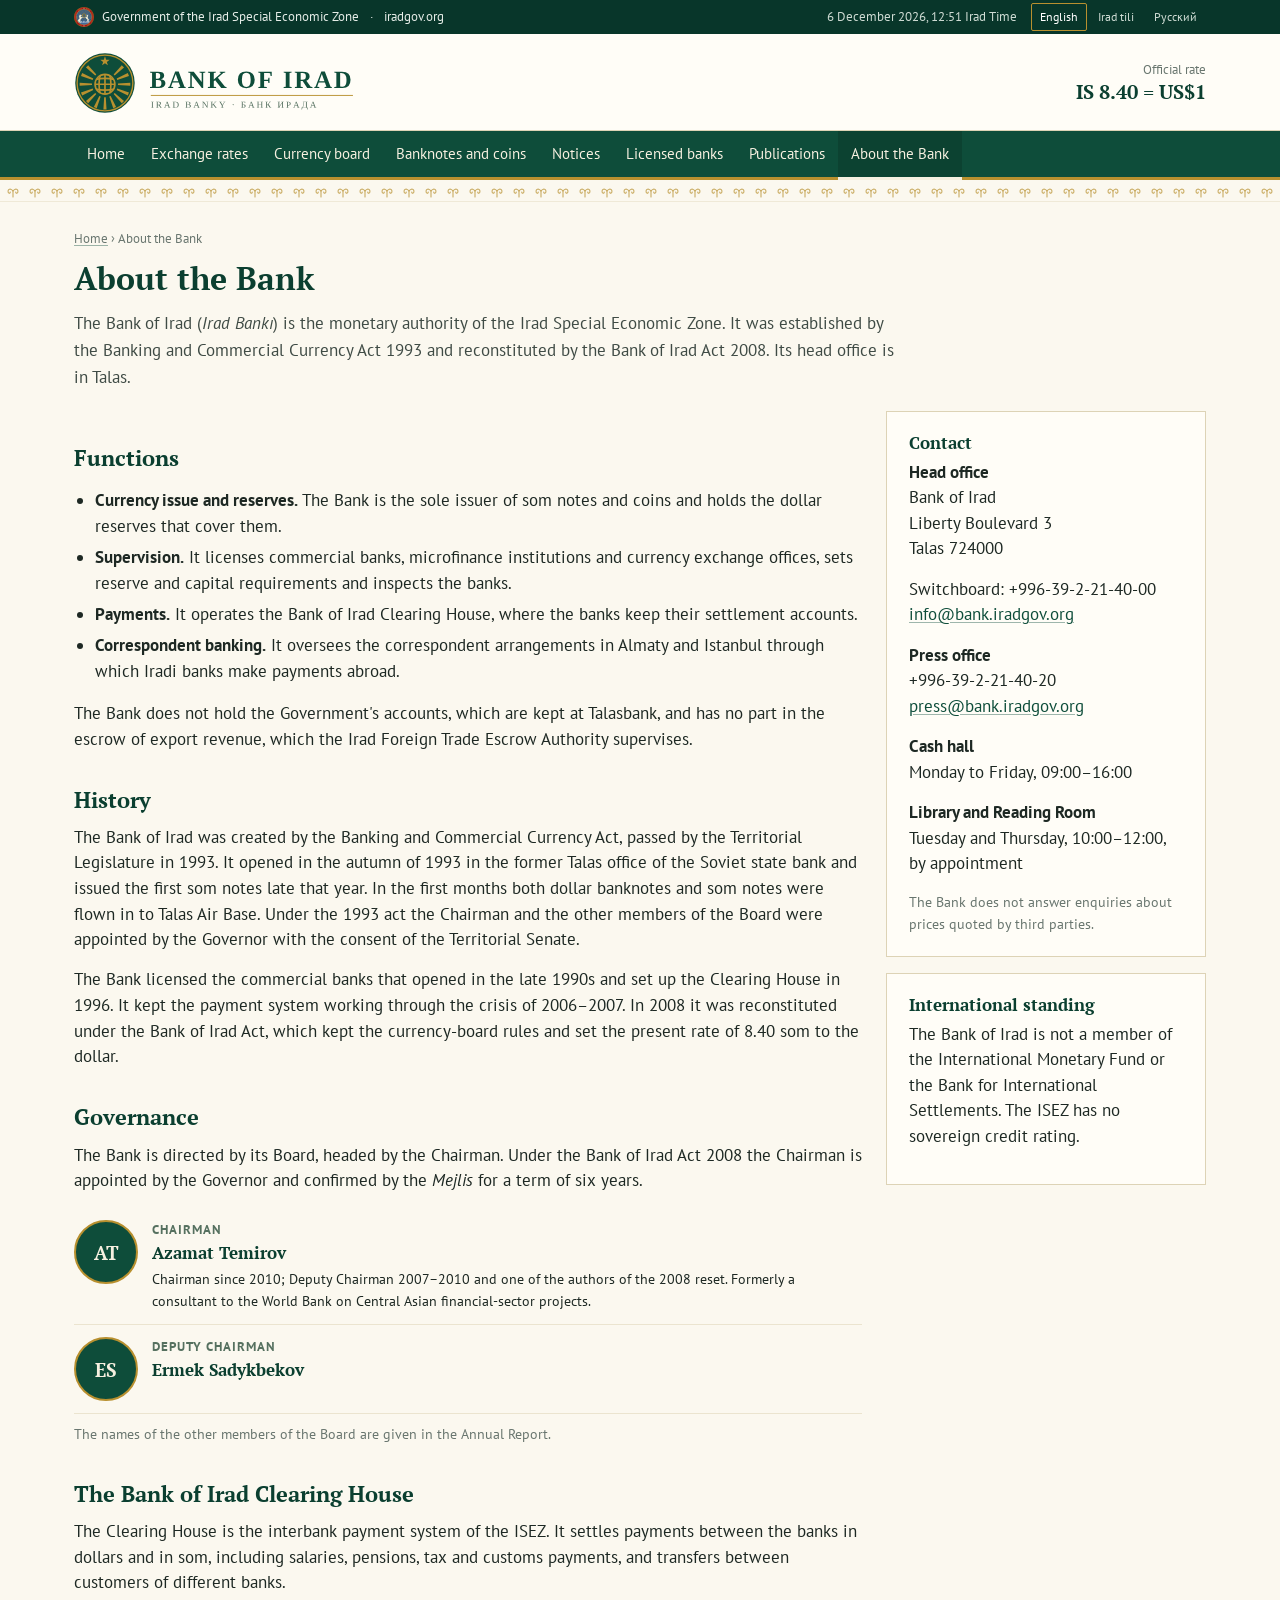
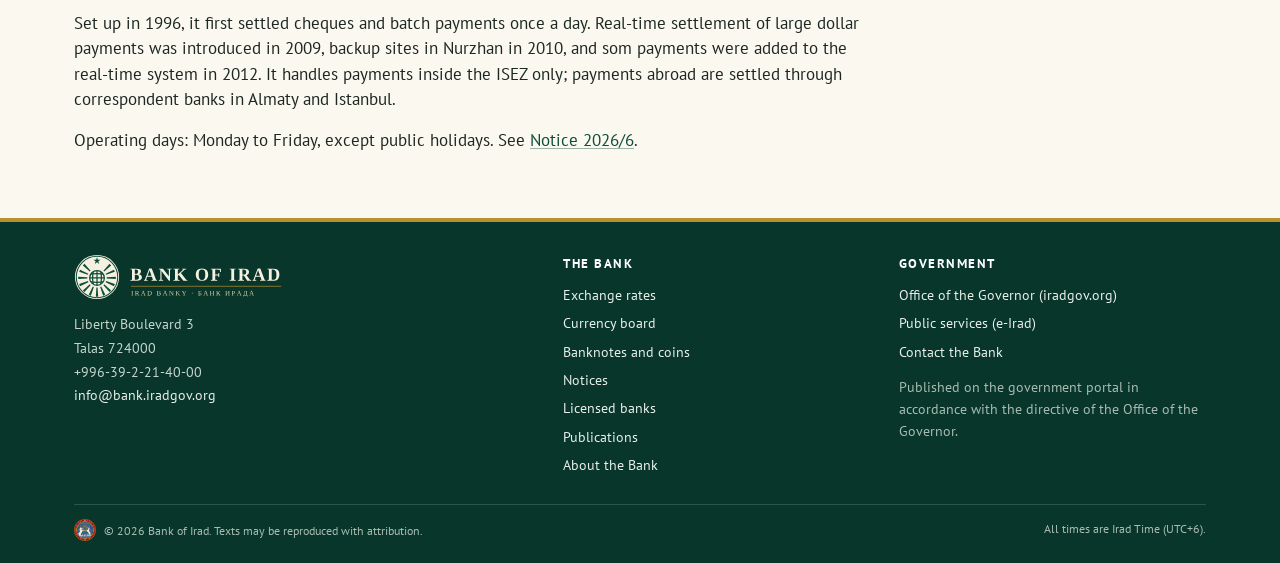
==== about.html @ f251d34e "Bank of Irad site: rates, currency board, banknotes and coins, notices, register, publications, abou" ====
<!doctype html>
<html lang="en">
<head>
<meta charset="utf-8">
<meta name="viewport" content="width=device-width, initial-scale=1">
<title>About the Bank | Bank of Irad</title>
<meta name="description" content="About the Bank of Irad: functions, history since 1993, the Chairman and the Board, the Clearing House, and how to contact the head office in Talas.">
<link rel="canonical" href="https://bank.iradgov.org/about.html">
<meta property="og:url" content="https://bank.iradgov.org/about.html">
<meta property="og:type" content="website">
<meta property="og:site_name" content="Bank of Irad">
<meta property="og:title" content="About the Bank | Bank of Irad">
<meta property="og:description" content="About the Bank of Irad: functions, history since 1993, the Chairman and the Board, the Clearing House, and how to contact the head office in Talas.">
<meta property="og:image" content="https://bank.iradgov.org/assets/og-image.png">
<meta property="og:image:width" content="1200">
<meta property="og:image:height" content="630">
<meta property="og:image:alt" content="Bank of Irad: the som at 8.40 to the US dollar">
<meta name="twitter:card" content="summary_large_image">
<meta name="theme-color" content="#0E4D3A">
<link rel="icon" href="/favicon.ico" sizes="any">
<link rel="icon" href="/assets/bankofirad-mark.svg" type="image/svg+xml">
<link rel="icon" href="/favicon-32.png" type="image/png" sizes="32x32">
<link rel="apple-touch-icon" href="/apple-touch-icon.png">
<link rel="preconnect" href="https://fonts.googleapis.com">
<link rel="preconnect" href="https://fonts.gstatic.com" crossorigin>
<link href="https://fonts.googleapis.com/css2?family=PT+Sans:ital,wght@0,400;0,700;1,400&family=PT+Serif:ital,wght@0,400;0,700;1,400&display=swap" rel="stylesheet">
<link rel="stylesheet" href="/assets/site.css">
<script>window.goatcounter=new Object();goatcounter.path=p=>location.host+p;</script>
<script data-goatcounter="https://irad.goatcounter.com/count" async src="//gc.zgo.at/count.js"></script>
<script async src="https://www.googletagmanager.com/gtag/js?id=G-QTS2XFLJD7"></script>
<script>window.dataLayer=window.dataLayer||[];function gtag(){dataLayer.push(arguments);}gtag('js',new Date());gtag('config','G-QTS2XFLJD7');</script>
</head>
<body data-page="about" data-title="about">
<div id="top"></div>
<main id="main" class="page">
<div class="wrap">
<div class="crumbs"><a href="/" data-i18n="crHome">Home</a> › <span data-i18n="aboutH">About the Bank</span></div>
<h1 data-i18n="aboutH">About the Bank</h1>
<p class="lede" data-i18n="aboutLede">The Bank of Irad (<i>Irad Bankı</i>) is the monetary authority of the Irad Special Economic Zone. It was established by the Banking and Commercial Currency Act 1993 and reconstituted by the Bank of Irad Act 2008. Its head office is in Talas.</p>

<div class="grid g-side" style="margin-top:20px">
<div class="prose">
  <h2 data-i18n="fnH">Functions</h2>
  <div data-i18n="fnP"><ul><li><b>Currency issue and reserves.</b> The Bank is the sole issuer of som notes and coins and holds the dollar reserves that cover them.</li><li><b>Supervision.</b> It licenses commercial banks, microfinance institutions and currency exchange offices, sets reserve and capital requirements and inspects the banks.</li><li><b>Payments.</b> It operates the Bank of Irad Clearing House, where the banks keep their settlement accounts.</li><li><b>Correspondent banking.</b> It oversees the correspondent arrangements in Almaty and Istanbul through which Iradi banks make payments abroad.</li></ul><p>The Bank does not hold the Government's accounts, which are kept at Talasbank, and has no part in the escrow of export revenue, which the Irad Foreign Trade Escrow Authority supervises.</p></div>

  <h2 data-i18n="histH">History</h2>
  <div data-i18n="histP"><p>The Bank of Irad was created by the Banking and Commercial Currency Act, passed by the Territorial Legislature in 1993. It opened in the autumn of 1993 in the former Talas office of the Soviet state bank and issued the first som notes late that year. In the first months both dollar banknotes and som notes were flown in to Talas Air Base. Under the 1993 act the Chairman and the other members of the Board were appointed by the Governor with the consent of the Territorial Senate.</p><p>The Bank licensed the commercial banks that opened in the late 1990s and set up the Clearing House in 1996. It kept the payment system working through the crisis of 2006–2007. In 2008 it was reconstituted under the Bank of Irad Act, which kept the currency-board rules and set the present rate of 8.40 som to the dollar.</p></div>

  <h2 data-i18n="govH">Governance</h2>
  <p data-i18n="govP">The Bank is directed by its Board, headed by the Chairman. Under the Bank of Irad Act 2008 the Chairman is appointed by the Governor and confirmed by the <i>Mejlis</i> for a term of six years.</p>
  <div class="person"><div class="ini">AT</div><div><div class="role" data-i18n="chairR">Chairman</div><b data-i18n="chairN">Azamat Temirov</b><p class="small" style="margin:2px 0 0" data-i18n="chairP">Chairman since 2010; Deputy Chairman 2007–2010 and one of the authors of the 2008 reset. Formerly a consultant to the World Bank on Central Asian financial-sector projects.</p></div></div>
  <div class="person"><div class="ini">ES</div><div><div class="role" data-i18n="depR">Deputy Chairman</div><b data-i18n="depN">Ermek Sadykbekov</b></div></div>
  <p class="small muted" style="margin-top:10px" data-i18n="boardOthers">The names of the other members of the Board are given in the Annual Report.</p>

  <h2 id="clearing" data-i18n="clrH">The Bank of Irad Clearing House</h2>
  <div data-i18n="clrP"><p>The Clearing House is the interbank payment system of the ISEZ. It settles payments between the banks in dollars and in som, including salaries, pensions, tax and customs payments, and transfers between customers of different banks.</p><p>Set up in 1996, it first settled cheques and batch payments once a day. Real-time settlement of large dollar payments was introduced in 2009, backup sites in Nurzhan in 2010, and som payments were added to the real-time system in 2012. It handles payments inside the ISEZ only; payments abroad are settled through correspondent banks in Almaty and Istanbul.</p><p>Operating days: Monday to Friday, except public holidays. See <a href="/notice.html?id=2026-10-15-clearing-days">Notice 2026/6</a>.</p></div>
</div>
<aside>
  <div class="card" id="contact">
    <h3 data-i18n="ctH">Contact</h3>
    <div data-i18n="ctP"><p><b>Head office</b><br>Bank of Irad<br>Liberty Boulevard 3<br>Talas 724000</p><p>Switchboard: +996-39-2-21-40-00<br><a href="mailto:info@bank.iradgov.org">info@bank.iradgov.org</a></p><p><b>Press office</b><br>+996-39-2-21-40-20<br><a href="mailto:press@bank.iradgov.org">press@bank.iradgov.org</a></p><p><b>Cash hall</b><br>Monday to Friday, 09:00–16:00</p><p><b>Library and Reading Room</b><br>Tuesday and Thursday, 10:00–12:00, by appointment</p></div>
    <p class="small muted" style="margin:0" data-i18n="ctNote">The Bank does not answer enquiries about prices quoted by third parties.</p>
  </div>
  <div class="card" style="margin-top:16px">
    <h3 data-i18n="limH">International standing</h3>
    <p data-i18n="limP">The Bank of Irad is not a member of the International Monetary Fund or the Bank for International Settlements. The ISEZ has no sovereign credit rating.</p>
  </div>
</aside>
</div>
</div>
</main>
<div id="bottom"></div>
<noscript><p style="padding:20px;text-align:center">Bank of Irad · Liberty Boulevard 3, Talas · <a href="mailto:info@bank.iradgov.org">info@bank.iradgov.org</a> · Official rate: IS 8.40 = US$1</p></noscript>
<script src="/assets/i18n.js"></script>
<script src="/assets/site.js"></script>
</body>
</html>
---- assets/site.css ----
/* Bank of Irad · bank.iradgov.org */
:root {
  --green: #0E4D3A;
  --green-deep: #08362a;
  --green-ink: #0b3f30;
  --gold: #B8902F;
  --gold-soft: #d9c385;
  --pale-gold: #D9CFAE;
  --ivory: #F6F0E0;
  --paper: #fbf8ef;
  --card: #fffdf7;
  --sage: #55705F;
  --ink: #1d2823;
  --ink-2: #3f4b45;
  --muted: #69766f;
  --line: #ddd3b6;
  --line-2: #ebe4cf;
  --warn: #7a2a14;
  --warn-wash: #fbefe6;
  --serif: "PT Serif", Georgia, "Times New Roman", serif;
  --sans: "PT Sans", "Segoe UI", Arial, sans-serif;
}
* { box-sizing: border-box; }
html { -webkit-text-size-adjust: 100%; }
body { margin: 0; background: var(--paper); color: var(--ink); font-family: var(--sans); font-size: 16.5px; line-height: 1.55; overflow-x: hidden; }
img, svg { max-width: 100%; }
a { color: var(--green); text-decoration-color: #0e4d3a66; text-underline-offset: 2px; }
a:hover { color: #0a6a4f; text-decoration-color: currentColor; }
h1, h2, h3 { font-family: var(--serif); color: var(--green-ink); font-weight: 700; line-height: 1.22; }
h1 { font-size: 2rem; margin: 0 0 .4em; }
h2 { font-size: 1.35rem; margin: 1.6em 0 .55em; }
h3 { font-size: 1.08rem; margin: 1.2em 0 .4em; }
p { margin: 0 0 .9em; }
.wrap { max-width: 1180px; margin: 0 auto; padding: 0 24px; }
.sr { position: absolute !important; left: -9999px; width: 1px; height: 1px; overflow: hidden; }
.skip { position: absolute; left: -9999px; top: 0; background: var(--gold); color: #000; padding: 8px 14px; z-index: 50; }
.skip:focus { left: 10px; }
.num, .tnum { font-variant-numeric: tabular-nums; }
.muted { color: var(--muted); }
.small { font-size: .88rem; }

/* utility bar */
.util { background: var(--green-deep); color: #cfdcd4; font-size: .8rem; }
.util .wrap { display: flex; justify-content: space-between; align-items: center; gap: 12px; min-height: 34px; }
.util .gov { display: flex; align-items: center; gap: 8px; color: #e6ede8; text-decoration: none; }
.util .gov img { width: 20px; height: 20px; }
.util .gov:hover span { text-decoration: underline; }
.util .right { display: flex; align-items: center; gap: 14px; }
.langs { display: flex; gap: 2px; }
.langs button { white-space: nowrap; background: transparent; border: 1px solid transparent; color: #cfdcd4; font: inherit; font-size: .78rem; padding: 3px 8px; cursor: pointer; border-radius: 2px; }
.langs button[aria-pressed="true"] { border-color: var(--gold); color: #fff; }
.langs button:hover { color: #fff; }

/* masthead */
.mast { background: var(--card); border-bottom: 1px solid var(--line); }
.mast .wrap { display: flex; align-items: center; justify-content: space-between; gap: 20px; padding-top: 18px; padding-bottom: 16px; }
.mast .logo img { display: block; height: 62px; width: auto; }
.mast .peg { text-align: right; font-size: .82rem; color: var(--muted); line-height: 1.35; text-decoration: none; }
.mast .peg b { display: block; font-family: var(--serif); font-size: 1.25rem; color: var(--green-ink); font-variant-numeric: tabular-nums; }
.mast .peg:hover b { text-decoration: underline; }

/* nav */
.nav { background: var(--green); border-bottom: 3px solid var(--gold); }
.nav .wrap { display: flex; align-items: stretch; }
.nav .menu { list-style: none; margin: 0; padding: 0; display: flex; flex-wrap: nowrap; }
.nav .menu a { display: block; color: var(--ivory); text-decoration: none; padding: 12px 13px 11px; font-size: .92rem; white-space: nowrap; border-bottom: 3px solid transparent; margin-bottom: -3px; }
.nav .menu a:hover { background: #ffffff14; }
.nav .menu a[aria-current="page"] { border-bottom-color: var(--ivory); background: #00000026; }
.nav .burger { display: none; align-items: center; gap: 10px; background: none; border: 0; color: var(--ivory); font: inherit; padding: 12px 0; cursor: pointer; }
.nav .bars, .nav .bars::before, .nav .bars::after { display: block; width: 20px; height: 2px; background: var(--ivory); position: relative; content: ""; }
.nav .bars::before { position: absolute; top: -6px; }
.nav .bars::after { position: absolute; top: 6px; }
.horns { height: 22px; background: var(--paper) url(/assets/border-gold.svg) repeat-x center / 220px 22px; opacity: .75; border-bottom: 1px solid var(--line-2); }

/* page */
.page { padding: 26px 0 50px; }
.crumbs { font-size: .84rem; color: var(--muted); margin-bottom: 10px; }
.crumbs a { color: var(--muted); }
.lede { font-size: 1.08rem; color: var(--ink-2); max-width: 820px; }
.grid { display: grid; gap: 24px; }
.g-home { grid-template-columns: minmax(0, 1.25fr) minmax(0, 1fr); }
.g-2 { grid-template-columns: repeat(2, minmax(0, 1fr)); }
.g-3 { grid-template-columns: repeat(3, minmax(0, 1fr)); }
.g-side { grid-template-columns: minmax(0, 1fr) 320px; }
.card { background: var(--card); border: 1px solid var(--line); padding: 20px 22px; }
.card > h2:first-child, .card > h3:first-child { margin-top: 0; }
.card.green { background: var(--green); color: var(--ivory); border-color: var(--green); }
.card.green h2, .card.green h3 { color: var(--ivory); }
.card.green a { color: var(--ivory); }
.kicker { font-size: .74rem; letter-spacing: .14em; text-transform: uppercase; color: var(--sage); font-weight: 700; margin-bottom: 6px; }
.card.green .kicker { color: var(--pale-gold); }
.sect-h { display: flex; justify-content: space-between; align-items: baseline; gap: 12px; border-bottom: 2px solid var(--green); margin: 30px 0 14px; padding-bottom: 6px; }
.sect-h h2 { margin: 0; font-size: 1.2rem; }
.sect-h a { font-size: .88rem; white-space: nowrap; }
.prose { max-width: 800px; }
.prose ul, .prose ol { padding-left: 1.3em; }
.prose li { margin-bottom: .35em; }

/* rates table (styled like the printed rate notice) */
.ratecard { background: var(--card); border: 1px solid var(--line); border-top: 4px solid var(--green); padding: 18px 22px 16px; }
.ratecard h2 { margin: 0 0 2px; font-size: 1.3rem; }
.ratecard .for { font-size: .86rem; color: var(--muted); margin-bottom: 12px; }
table.rates { width: 100%; border-collapse: collapse; font-size: .97rem; }
table.rates th { text-align: left; font-weight: 700; font-size: .74rem; letter-spacing: .1em; text-transform: uppercase; color: var(--sage); border-bottom: 1px solid var(--gold); padding: 6px 6px; }
table.rates td { border-bottom: 1px solid var(--line-2); padding: 8px 6px; }
table.rates th.r, table.rates td.r { text-align: right; }
table.rates td.code { font-weight: 700; letter-spacing: .04em; width: 70px; }
table.rates td.som { font-family: var(--serif); font-size: 1.08rem; font-variant-numeric: tabular-nums; color: var(--green-ink); }
table.rates tr.usd td { background: #f3eedd; }
table.rates tr.usd td.som { font-weight: 700; }
.ratecard .src { font-size: .8rem; color: var(--muted); margin: 10px 0 0; }
.ratecard .unavail { font-size: .86rem; color: var(--warn); margin: 10px 0 0; }
.bigpeg { display: flex; align-items: baseline; gap: 12px; flex-wrap: wrap; margin: 4px 0 8px; }
.bigpeg .v { font-family: var(--serif); font-size: 3.4rem; font-weight: 700; line-height: 1; color: #fff; font-variant-numeric: tabular-nums; }
.bigpeg .u { font-size: 1rem; color: var(--pale-gold); }
.card.green p { color: #e5ece7; }
.card.green .more { color: var(--gold-soft); }

/* stern notice */
.stern { border: 1px solid #d9b8a6; border-left: 6px solid var(--warn); background: var(--warn-wash); padding: 16px 20px; margin: 24px 0 0; }
.stern .h { font-family: var(--serif); font-weight: 700; color: var(--warn); font-size: 1.05rem; margin-bottom: 6px; text-transform: uppercase; letter-spacing: .06em; }
.stern p { margin: 0 0 .5em; color: #3d241b; }
.stern p:last-child { margin-bottom: 0; }

/* notices list */
.nlist { list-style: none; margin: 0; padding: 0; }
.nlist li { border-bottom: 1px solid var(--line-2); padding: 12px 0; display: grid; grid-template-columns: 96px minmax(0, 1fr); gap: 14px; }
.nlist li:first-child { padding-top: 4px; }
.nlist .d { font-size: .82rem; color: var(--muted); font-variant-numeric: tabular-nums; padding-top: 2px; }
.nlist .k { font-size: .7rem; letter-spacing: .1em; text-transform: uppercase; color: var(--gold); font-weight: 700; }
.nlist a.t { font-family: var(--serif); font-weight: 700; color: var(--green-ink); text-decoration: none; font-size: 1.02rem; }
.nlist a.t:hover { text-decoration: underline; }
.nlist p { margin: 3px 0 0; font-size: .92rem; color: var(--ink-2); }
.filters { display: flex; flex-wrap: wrap; gap: 8px; margin: 6px 0 16px; }
.filters button { border: 1px solid var(--line); background: var(--card); font: inherit; font-size: .88rem; padding: 6px 13px; cursor: pointer; color: var(--ink); }
.filters button[aria-pressed="true"] { background: var(--green); color: var(--ivory); border-color: var(--green); }
.pubnote { font-size: .86rem; color: var(--muted); border-left: 3px solid var(--gold); padding: 4px 0 4px 12px; margin: 0 0 16px; }

/* notice document */
.doc { background: var(--card); border: 1px solid var(--line); padding: 30px 36px 26px; max-width: 860px; position: relative; }
.doc .seal { position: absolute; right: 30px; top: 26px; width: 74px; opacity: .9; }
.doc .no { font-size: .8rem; letter-spacing: .12em; text-transform: uppercase; color: var(--sage); font-weight: 700; margin-right: 90px; }
.doc h1 { font-size: 1.6rem; margin: 6px 90px 10px 0; }
.doc .meta { font-size: .86rem; color: var(--muted); margin-bottom: 18px; display: flex; gap: 14px; flex-wrap: wrap; }
.doc .status { background: #e5efe9; color: var(--green-ink); padding: 1px 8px; font-weight: 700; font-size: .78rem; }
.doc .body ol { padding-left: 1.4em; }
.doc .body li { margin-bottom: .5em; }
.doc .sig { border-top: 1px dashed var(--line); margin-top: 18px; padding-top: 12px; font-size: .9rem; color: var(--ink-2); font-style: italic; }
.doc .horn-rule { height: 16px; background: url(/assets/bankofirad-border.svg) repeat-x left center / 160px 16px; opacity: .55; margin: 16px 0 0; }
.trnote { background: #eef3ef; border-left: 4px solid var(--sage); padding: 8px 12px; font-size: .86rem; color: var(--ink-2); margin-bottom: 14px; }

/* register */
.bank { display: grid; grid-template-columns: 210px minmax(0, 1fr); gap: 22px; background: var(--card); border: 1px solid var(--line); padding: 20px 22px; margin-bottom: 16px; }
.bank .lg { align-self: start; display: flex; align-items: center; justify-content: center; background: #fff; border: 1px solid var(--line-2); min-height: 92px; padding: 12px; }
.bank .lg img { max-height: 64px; width: auto; }
.bank .lg .txt { font-family: var(--serif); font-weight: 700; color: var(--ink-2); text-align: center; font-size: .95rem; line-height: 1.25; }
.bank h3 { margin: 0 0 2px; font-size: 1.2rem; }
.bank .alt { font-size: .86rem; color: var(--muted); margin-bottom: 10px; }
.kv { display: grid; grid-template-columns: 190px minmax(0, 1fr); gap: 4px 14px; font-size: .93rem; margin: 0; }
.kv dt { color: var(--muted); }
.kv dd { margin: 0; }
.lic { display: inline-block; font-size: .76rem; font-weight: 700; letter-spacing: .06em; background: #e5efe9; color: var(--green-ink); padding: 1px 8px; margin-left: 6px; vertical-align: middle; }

/* converter */
.conv { display: grid; grid-template-columns: minmax(0, 1fr) auto minmax(0, 1fr); gap: 10px; align-items: end; }
.conv label { display: block; font-size: .8rem; color: var(--muted); margin-bottom: 4px; }
.conv input, .conv select { width: 100%; font: inherit; padding: 8px 10px; border: 1px solid var(--line); background: #fff; color: var(--ink); }
.conv .swap { background: var(--green); color: var(--ivory); border: 0; padding: 9px 12px; cursor: pointer; font: inherit; }
.conv-out { font-family: var(--serif); font-size: 1.5rem; color: var(--green-ink); margin: 14px 0 4px; font-variant-numeric: tabular-nums; }

/* charts */
.chart { background: var(--card); border: 1px solid var(--line); padding: 16px 18px 10px; }
.chart h3 { margin: 0 0 2px; }
.chart .sub { font-size: .84rem; color: var(--muted); margin-bottom: 8px; }
.chart svg { display: block; width: 100%; height: auto; }
.chart svg text { font-family: var(--sans); fill: var(--muted); font-size: 12px; }
.chart svg .lab { fill: var(--ink); font-weight: 700; font-size: 13px; }
.chart svg .hit { fill: transparent; cursor: default; }
.chart svg .hit:hover + .dot, .chart svg .dot:hover { r: 6; }
.tip { position: absolute; pointer-events: none; background: var(--green-deep); color: #fff; font-size: .8rem; padding: 6px 9px; border-radius: 2px; white-space: nowrap; z-index: 20; display: none; }

/* timeline */
.tl { list-style: none; margin: 0; padding: 0; border-left: 2px solid var(--gold); }
.tl li { position: relative; padding: 0 0 14px 22px; }
.tl li::before { content: ""; position: absolute; left: -7px; top: 6px; width: 12px; height: 12px; border-radius: 50%; background: var(--card); border: 2px solid var(--green); }
.tl .y { font-family: var(--serif); font-weight: 700; color: var(--green-ink); margin-right: 6px; }

/* faq */
.faq details { border-bottom: 1px solid var(--line-2); padding: 10px 0; }
.faq summary { cursor: pointer; font-weight: 700; color: var(--green-ink); }
.faq details p { margin: 8px 0 2px; }

/* banknotes */
.notes { display: grid; grid-template-columns: repeat(auto-fill, minmax(300px, 1fr)); gap: 22px; }
.note figure { margin: 0; }
.note svg { display: block; width: 100%; height: auto; filter: drop-shadow(0 1px 2px #0000002a); }
.note figcaption { font-size: .86rem; color: var(--ink-2); margin-top: 8px; }
.note figcaption b { font-family: var(--serif); color: var(--green-ink); }
.coins { display: flex; flex-wrap: wrap; gap: 26px; align-items: flex-end; }
.coin { text-align: center; font-size: .86rem; color: var(--ink-2); }
.coin svg { display: block; margin: 0 auto 6px; }

/* quick links */
.quick { list-style: none; margin: 0; padding: 0; display: grid; grid-template-columns: repeat(3, minmax(0, 1fr)); gap: 12px; }
.quick a { display: flex; gap: 12px; align-items: flex-start; background: var(--card); border: 1px solid var(--line); padding: 14px 16px; text-decoration: none; color: var(--ink); height: 100%; }
.quick a:hover { border-color: var(--green); }
.quick .ic { flex: 0 0 24px; width: 24px; height: 24px; color: var(--gold); }
.quick b { display: block; font-family: var(--serif); color: var(--green-ink); }
.quick span { font-size: .88rem; color: var(--ink-2); }

/* publications */
.pubs { list-style: none; margin: 0; padding: 0; }
.pubs li { border-bottom: 1px solid var(--line-2); padding: 14px 0; display: grid; grid-template-columns: minmax(0, 1fr) auto; gap: 8px 16px; align-items: start; }
.pubs .t { font-family: var(--serif); font-weight: 700; color: var(--green-ink); }
.pubs .m { font-size: .86rem; color: var(--muted); }
.pubs button { font: inherit; font-size: .84rem; border: 1px solid var(--green); background: transparent; color: var(--green); padding: 5px 12px; cursor: pointer; white-space: nowrap; }
.pubs button[disabled] { border-color: var(--line); color: var(--muted); cursor: not-allowed; }
.pubs .msg { grid-column: 1 / -1; font-size: .88rem; background: #f3eedd; border-left: 3px solid var(--gold); padding: 8px 12px; display: none; }
.pubs .msg.on { display: block; }

/* people */
.person { display: grid; grid-template-columns: 64px minmax(0, 1fr); gap: 14px; align-items: start; padding: 12px 0; border-bottom: 1px solid var(--line-2); }
.person .ini { width: 64px; height: 64px; border-radius: 50%; background: var(--green); color: var(--ivory); display: flex; align-items: center; justify-content: center; font-family: var(--serif); font-weight: 700; font-size: 1.2rem; border: 2px solid var(--gold); }
.person b { font-family: var(--serif); color: var(--green-ink); font-size: 1.05rem; }
.person .role { font-size: .8rem; letter-spacing: .08em; text-transform: uppercase; color: var(--sage); font-weight: 700; }

/* footer */
.foot { background: var(--green-deep); color: #c7d5cc; font-size: .9rem; border-top: 4px solid var(--gold); }
.foot .wrap { padding-top: 32px; padding-bottom: 22px; }
.foot .cols { display: grid; grid-template-columns: 1.5fr 1fr 1fr; gap: 28px; }
.foot h4 { color: #fff; font-size: .8rem; letter-spacing: .12em; text-transform: uppercase; margin: 0 0 10px; }
.foot a { color: #e8efe9; text-decoration: none; }
.foot a:hover { text-decoration: underline; }
.foot ul { list-style: none; margin: 0; padding: 0; }
.foot li { margin: 0 0 6px; }
.foot .flogo { display: block; height: 46px; width: auto; margin-bottom: 12px; }
.foot address { font-style: normal; line-height: 1.65; }
.foot .fine { border-top: 1px solid #ffffff26; margin-top: 22px; padding-top: 14px; font-size: .78rem; color: #a9bbb0; display: flex; justify-content: space-between; gap: 12px; flex-wrap: wrap; }
.foot .govline { display: flex; align-items: center; gap: 8px; }
.foot .govline img { width: 22px; height: 22px; }

/* 404 */
.nf { text-align: center; padding: 50px 0 30px; }
.nf img { width: 96px; }

.loading { color: var(--muted); font-size: .9rem; }

@media (max-width: 1100px) {
  .nav .menu a { padding-left: 9px; padding-right: 9px; font-size: .88rem; }
}
@media (max-width: 960px) {
  .g-home, .g-side, .g-3 { grid-template-columns: minmax(0, 1fr); }
  .quick { grid-template-columns: repeat(2, minmax(0, 1fr)); }
  .foot .cols { grid-template-columns: 1fr 1fr; }
  .nav .burger { display: inline-flex; }
  .nav .wrap { flex-direction: column; }
  .nav .menu { display: none; flex-direction: column; padding-bottom: 8px; }
  .nav.open .menu { display: flex; }
  .nav .menu a { border-bottom: 0; margin: 0; border-left: 3px solid transparent; }
  .nav .menu a[aria-current="page"] { border-left-color: var(--gold); }
}
@media (max-width: 680px) {
  body { font-size: 15.5px; }
  .wrap { padding: 0 16px; }
  h1 { font-size: 1.55rem; }
  .g-2 { grid-template-columns: minmax(0, 1fr); }
  .quick { grid-template-columns: minmax(0, 1fr); }
  .mast .logo img { height: 44px; }
  .mast .peg { font-size: .72rem; }
  .mast .peg b { font-size: 1.02rem; }
  .util .gov span.full, .util .gov span.dot { display: none; }
  .util .clock { display: none; }
  .card, .ratecard { padding: 16px; }
  .doc { padding: 22px 18px; }
  .doc .seal { width: 52px; right: 16px; top: 18px; }
  .doc .no, .doc h1 { margin-right: 60px; }
  .bank { grid-template-columns: minmax(0, 1fr); }
  .kv { grid-template-columns: minmax(0, 1fr); gap: 0 0; }
  .kv dt { margin-top: 6px; font-size: .82rem; }
  .nlist li { grid-template-columns: minmax(0, 1fr); gap: 2px; }
  .conv { grid-template-columns: minmax(0, 1fr); }
  .conv .swap { justify-self: start; }
  .foot .cols { grid-template-columns: minmax(0, 1fr); }
  .bigpeg .v { font-size: 2.8rem; }
  .pubs li { grid-template-columns: minmax(0, 1fr); }
  .pubs button { justify-self: start; }
}
@media (max-width: 420px) {
  .mast .wrap { gap: 10px; }
  .mast .logo img { height: 38px; }
}
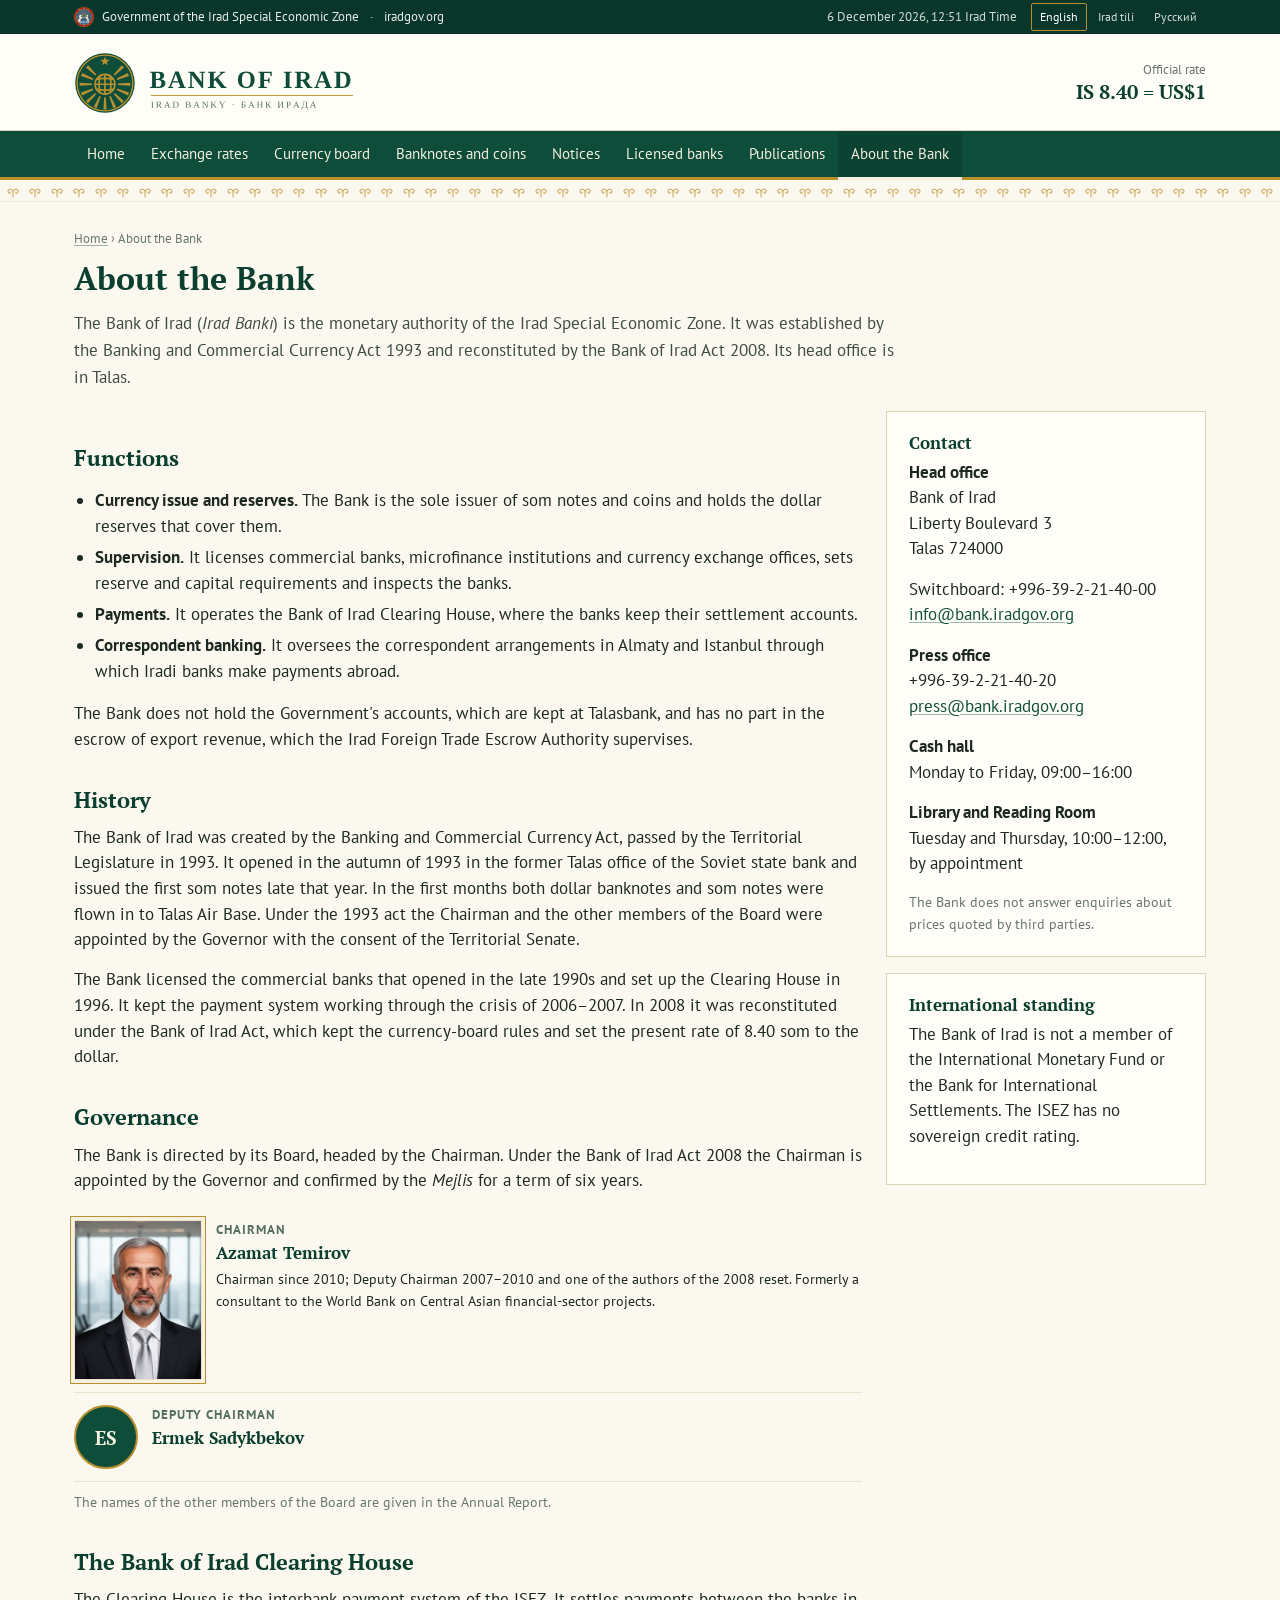
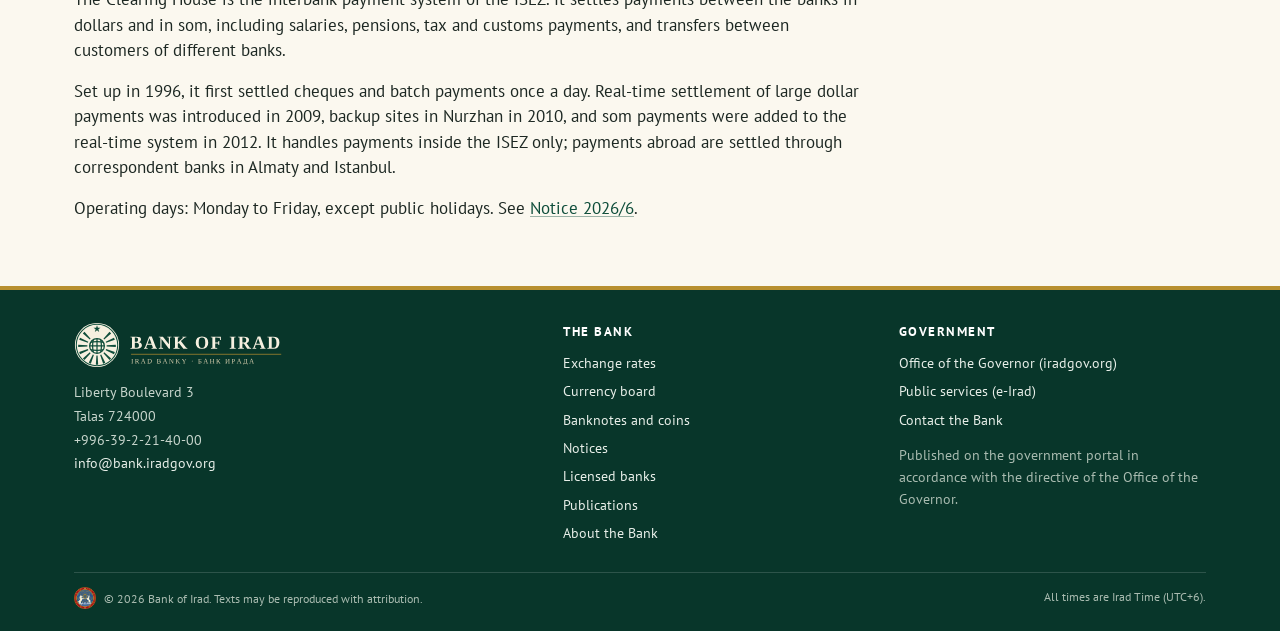
==== commit 6f4943ae: "About: Chairman's portrait" ====
--- a/about.html
+++ b/about.html
@@ -48,7 +48,7 @@
 
   <h2 data-i18n="govH">Governance</h2>
   <p data-i18n="govP">The Bank is directed by its Board, headed by the Chairman. Under the Bank of Irad Act 2008 the Chairman is appointed by the Governor and confirmed by the <i>Mejlis</i> for a term of six years.</p>
-  <div class="person"><div class="ini">AT</div><div><div class="role" data-i18n="chairR">Chairman</div><b data-i18n="chairN">Azamat Temirov</b><p class="small" style="margin:2px 0 0" data-i18n="chairP">Chairman since 2010; Deputy Chairman 2007–2010 and one of the authors of the 2008 reset. Formerly a consultant to the World Bank on Central Asian financial-sector projects.</p></div></div>
+  <div class="person chair"><img class="portrait" src="/assets/photos/temirov.jpg" width="128" height="160" alt="Azamat Temirov, Chairman of the Bank of Irad"><div><div class="role" data-i18n="chairR">Chairman</div><b data-i18n="chairN">Azamat Temirov</b><p class="small" style="margin:2px 0 0" data-i18n="chairP">Chairman since 2010; Deputy Chairman 2007–2010 and one of the authors of the 2008 reset. Formerly a consultant to the World Bank on Central Asian financial-sector projects.</p></div></div>
   <div class="person"><div class="ini">ES</div><div><div class="role" data-i18n="depR">Deputy Chairman</div><b data-i18n="depN">Ermek Sadykbekov</b></div></div>
   <p class="small muted" style="margin-top:10px" data-i18n="boardOthers">The names of the other members of the Board are given in the Annual Report.</p>
 
--- a/assets/site.css
+++ b/assets/site.css
@@ -221,6 +221,8 @@
 /* people */
 .person { display: grid; grid-template-columns: 64px minmax(0, 1fr); gap: 14px; align-items: start; padding: 12px 0; border-bottom: 1px solid var(--line-2); }
 .person .ini { width: 64px; height: 64px; border-radius: 50%; background: var(--green); color: var(--ivory); display: flex; align-items: center; justify-content: center; font-family: var(--serif); font-weight: 700; font-size: 1.2rem; border: 2px solid var(--gold); }
+.person.chair { grid-template-columns: 128px minmax(0, 1fr); }
+.person .portrait { width: 128px; height: 160px; object-fit: cover; display: block; border: 1px solid var(--line-2); box-shadow: 0 0 0 3px var(--ivory), 0 0 0 4px var(--gold); }
 .person b { font-family: var(--serif); color: var(--green-ink); font-size: 1.05rem; }
 .person .role { font-size: .8rem; letter-spacing: .08em; text-transform: uppercase; color: var(--sage); font-weight: 700; }
 
